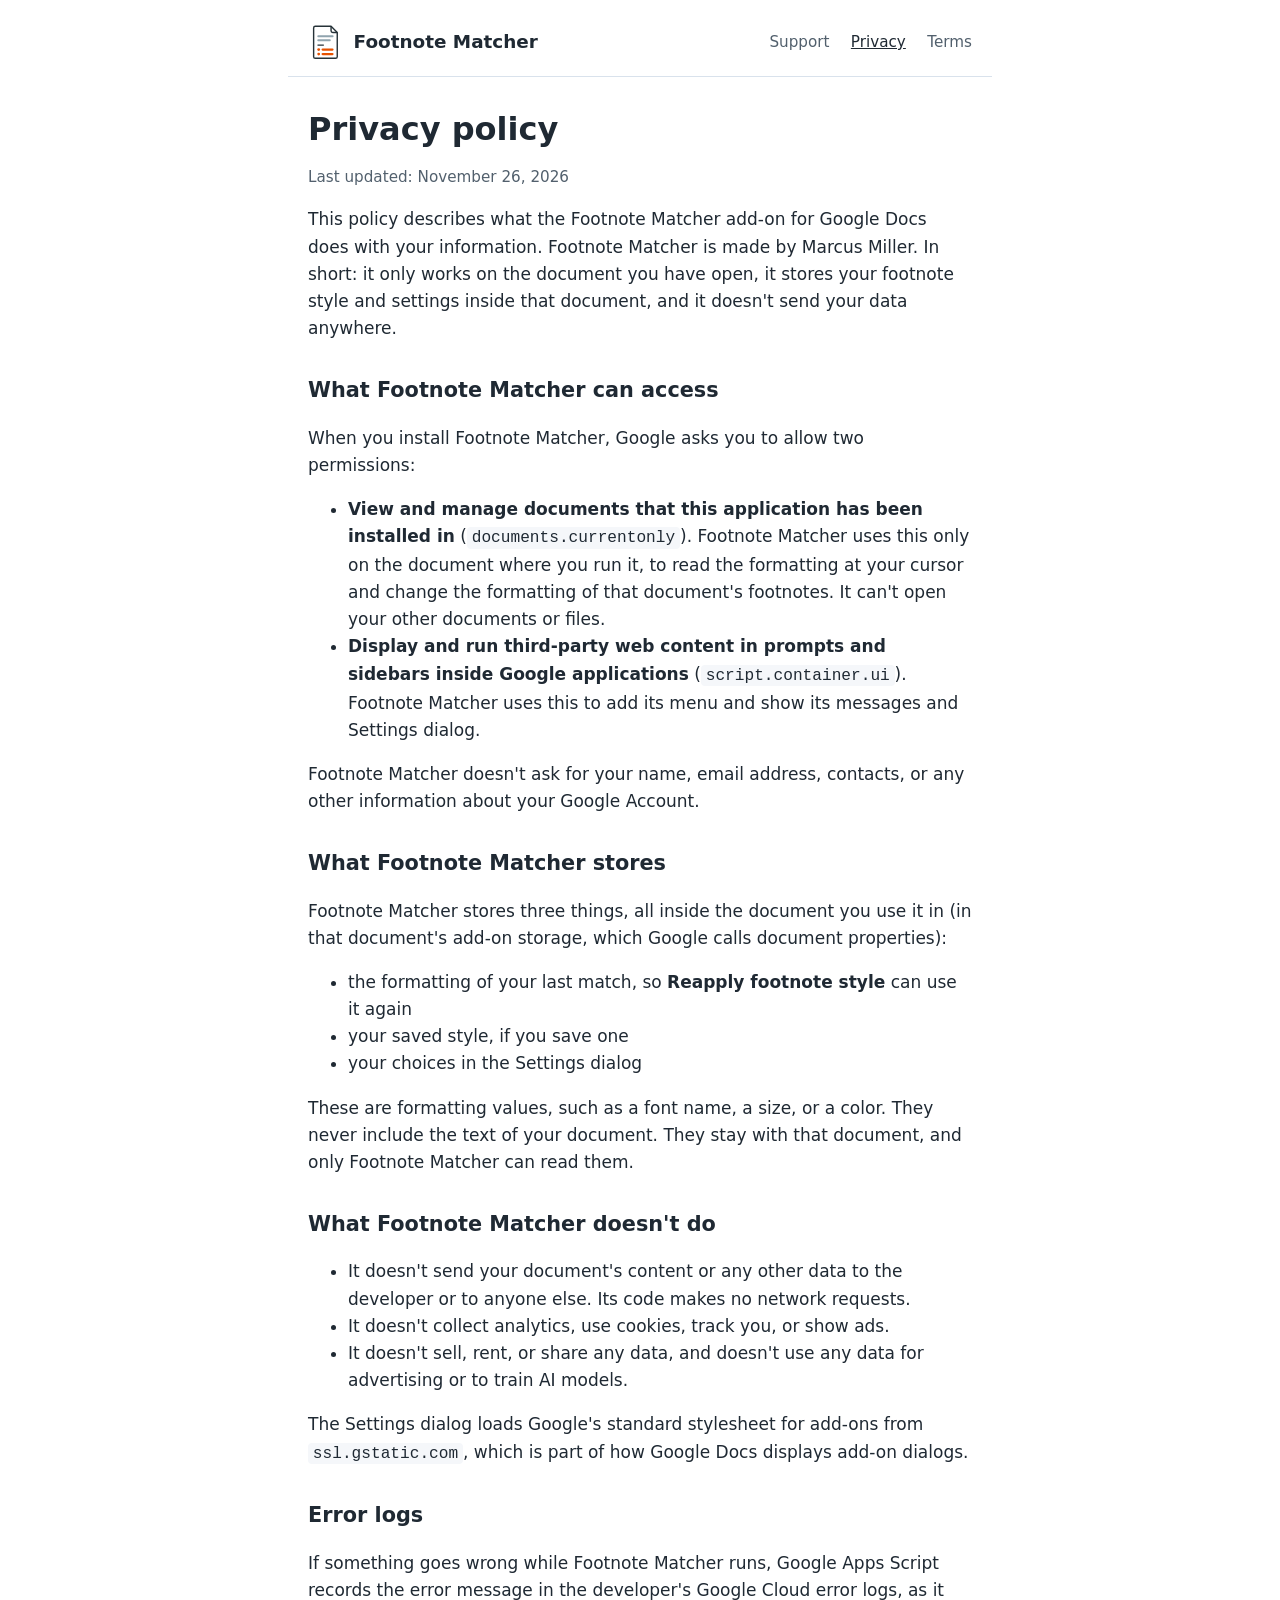
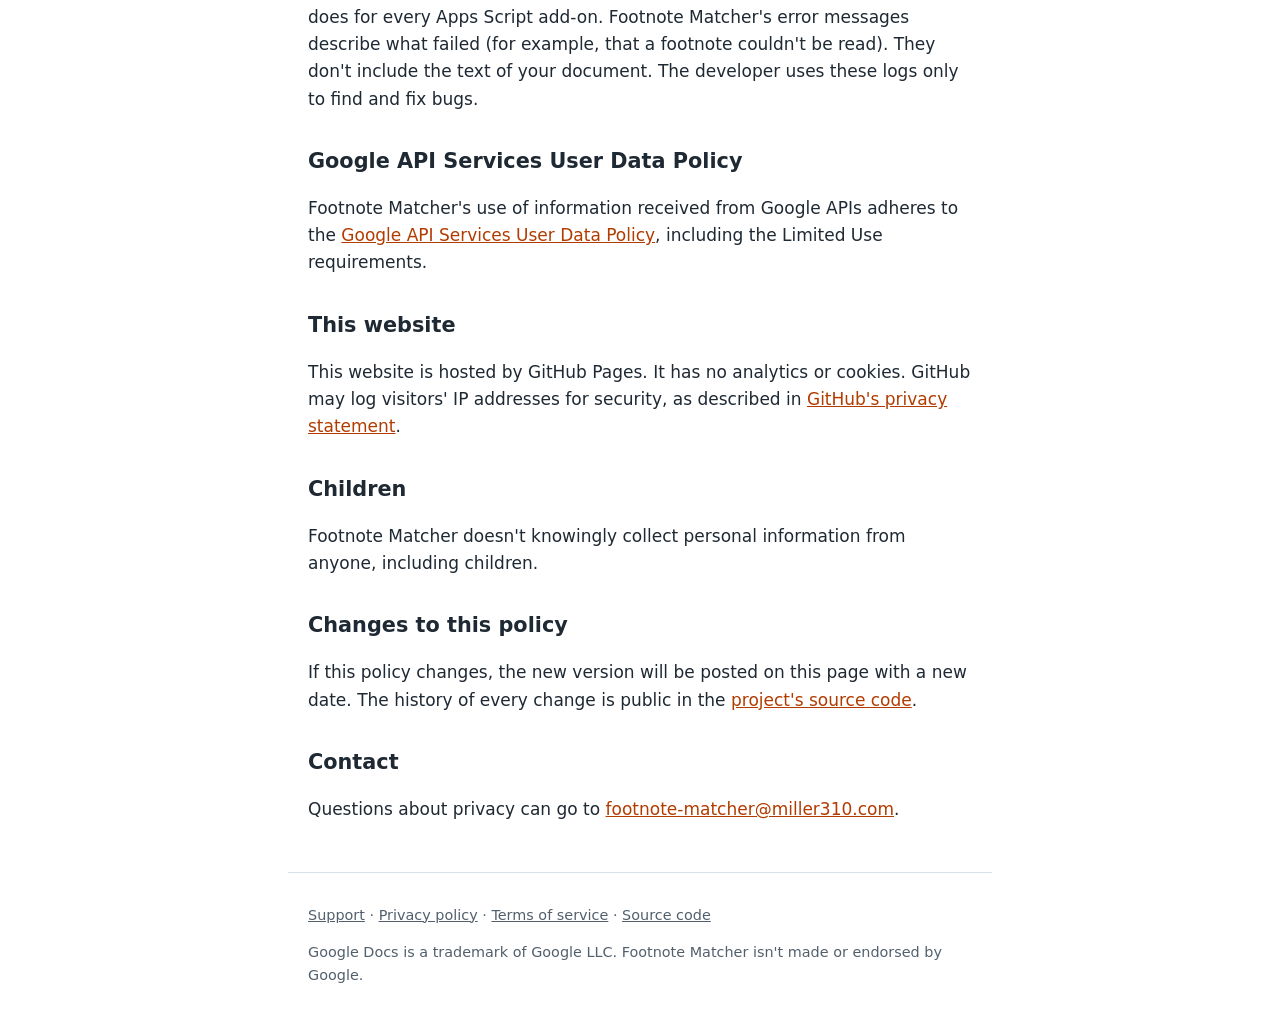
==== site/privacy.html @ 3d248acb "Add a website and Marketplace listing materials Add site/, a static website for footnote-matcher.mil" ====
<!DOCTYPE html>
<!--
  Footnote Matcher website
  Copyright (C) 2026 Marcus Miller
  SPDX-License-Identifier: AGPL-3.0-or-later
  Licensed under the GNU Affero General Public License v3.0 or later.
  See the LICENSE file or <https://www.gnu.org/licenses/>.
-->
<html lang="en">
<head>
  <meta charset="utf-8">
  <meta name="viewport" content="width=device-width, initial-scale=1">
  <title>Privacy policy · Footnote Matcher</title>
  <link rel="icon" href="assets/icon.svg" type="image/svg+xml">
  <link rel="stylesheet" href="style.css">
</head>
<body>
  <header>
    <a class="home" href="./"><img src="assets/icon.svg" alt="">Footnote Matcher</a>
    <nav aria-label="Site">
      <a href="support.html">Support</a>
      <a href="privacy.html" aria-current="page">Privacy</a>
      <a href="terms.html">Terms</a>
    </nav>
  </header>

  <main>
    <h1>Privacy policy</h1>
    <p class="updated">Last updated: November 26, 2026</p>

    <p>This policy describes what the Footnote Matcher add-on for Google Docs does with your information. Footnote Matcher is made by Marcus Miller. In short: it only works on the document you have open, it stores your footnote style and settings inside that document, and it doesn't send your data anywhere.</p>

    <h2>What Footnote Matcher can access</h2>
    <p>When you install Footnote Matcher, Google asks you to allow two permissions:</p>
    <ul>
      <li><strong>View and manage documents that this application has been installed in</strong> (<code>documents.currentonly</code>). Footnote Matcher uses this only on the document where you run it, to read the formatting at your cursor and change the formatting of that document's footnotes. It can't open your other documents or files.</li>
      <li><strong>Display and run third-party web content in prompts and sidebars inside Google applications</strong> (<code>script.container.ui</code>). Footnote Matcher uses this to add its menu and show its messages and Settings dialog.</li>
    </ul>
    <p>Footnote Matcher doesn't ask for your name, email address, contacts, or any other information about your Google Account.</p>

    <h2>What Footnote Matcher stores</h2>
    <p>Footnote Matcher stores three things, all inside the document you use it in (in that document's add-on storage, which Google calls document properties):</p>
    <ul>
      <li>the formatting of your last match, so <strong>Reapply footnote style</strong> can use it again</li>
      <li>your saved style, if you save one</li>
      <li>your choices in the Settings dialog</li>
    </ul>
    <p>These are formatting values, such as a font name, a size, or a color. They never include the text of your document. They stay with that document, and only Footnote Matcher can read them.</p>

    <h2>What Footnote Matcher doesn't do</h2>
    <ul>
      <li>It doesn't send your document's content or any other data to the developer or to anyone else. Its code makes no network requests.</li>
      <li>It doesn't collect analytics, use cookies, track you, or show ads.</li>
      <li>It doesn't sell, rent, or share any data, and doesn't use any data for advertising or to train AI models.</li>
    </ul>
    <p>The Settings dialog loads Google's standard stylesheet for add-ons from <code>ssl.gstatic.com</code>, which is part of how Google Docs displays add-on dialogs.</p>

    <h2>Error logs</h2>
    <p>If something goes wrong while Footnote Matcher runs, Google Apps Script records the error message in the developer's Google Cloud error logs, as it does for every Apps Script add-on. Footnote Matcher's error messages describe what failed (for example, that a footnote couldn't be read). They don't include the text of your document. The developer uses these logs only to find and fix bugs.</p>

    <h2>Google API Services User Data Policy</h2>
    <p>Footnote Matcher's use of information received from Google APIs adheres to the <a href="https://developers.google.com/terms/api-services-user-data-policy">Google API Services User Data Policy</a>, including the Limited Use requirements.</p>

    <h2>This website</h2>
    <p>This website is hosted by GitHub Pages. It has no analytics or cookies. GitHub may log visitors' IP addresses for security, as described in <a href="https://docs.github.com/en/site-policy/privacy-policies/github-general-privacy-statement">GitHub's privacy statement</a>.</p>

    <h2>Children</h2>
    <p>Footnote Matcher doesn't knowingly collect personal information from anyone, including children.</p>

    <h2>Changes to this policy</h2>
    <p>If this policy changes, the new version will be posted on this page with a new date. The history of every change is public in the <a href="https://github.com/Tanman310/Footnote-Matcher/commits/main/site/privacy.html">project's source code</a>.</p>

    <h2>Contact</h2>
    <p>Questions about privacy can go to <a href="mailto:footnote-matcher@miller310.com">footnote-matcher@miller310.com</a>.</p>
  </main>

  <footer>
    <p><a href="support.html">Support</a> · <a href="privacy.html">Privacy policy</a> · <a href="terms.html">Terms of service</a> · <a href="https://github.com/Tanman310/Footnote-Matcher">Source code</a></p>
    <p>Google Docs is a trademark of Google LLC. Footnote Matcher isn't made or endorsed by Google.</p>
  </footer>
</body>
</html>
---- site/style.css ----
/*
 * Footnote Matcher website
 * Copyright (C) 2026 Marcus Miller
 * SPDX-License-Identifier: AGPL-3.0-or-later
 * Licensed under the GNU Affero General Public License v3.0 or later.
 * See the LICENSE file or <https://www.gnu.org/licenses/>.
 */

:root {
  --text: #1f2933;
  --muted: #52606d;
  --accent: #b23c00;
  --border: #d9e2ec;
  --background: #ffffff;
  --panel: #f5f7fa;
}

@media (prefers-color-scheme: dark) {
  :root {
    --text: #e4e7eb;
    --muted: #9aa5b1;
    --accent: #ff9e5e;
    --border: #3e4c59;
    --background: #121820;
    --panel: #1c2530;
  }
}

* { box-sizing: border-box; }

body {
  margin: 0;
  font-family: system-ui, -apple-system, "Segoe UI", Roboto, sans-serif;
  font-size: 17px;
  line-height: 1.6;
  color: var(--text);
  background: var(--background);
}

header, main, footer {
  max-width: 44rem;
  margin: 0 auto;
  padding: 0 1.25rem;
}

header {
  display: flex;
  align-items: center;
  gap: 0.75rem;
  padding-top: 1.5rem;
  padding-bottom: 1rem;
  border-bottom: 1px solid var(--border);
}

header a.home {
  display: flex;
  align-items: center;
  gap: 0.6rem;
  color: var(--text);
  font-weight: 600;
  font-size: 1.15rem;
  text-decoration: none;
}

header img { width: 36px; height: 36px; }

nav { margin-left: auto; }

nav a {
  margin-left: 1rem;
  color: var(--muted);
  text-decoration: none;
  font-size: 0.95rem;
}

nav a:hover, nav a[aria-current="page"] { color: var(--text); text-decoration: underline; }

main { padding-top: 1.5rem; padding-bottom: 2rem; }

h1 { font-size: 2rem; line-height: 1.25; margin: 0.5rem 0 1rem; }
h2 { font-size: 1.3rem; margin: 2rem 0 0.5rem; }

a { color: var(--accent); }

.lead { font-size: 1.15rem; color: var(--muted); }

.updated { color: var(--muted); font-size: 0.95rem; }

.status {
  background: var(--panel);
  border: 1px solid var(--border);
  border-radius: 8px;
  padding: 0.75rem 1rem;
}

code {
  font-size: 0.95em;
  background: var(--panel);
  padding: 0.1em 0.3em;
  border-radius: 4px;
}

footer {
  padding-top: 1rem;
  padding-bottom: 2rem;
  border-top: 1px solid var(--border);
  color: var(--muted);
  font-size: 0.9rem;
}

footer a { color: var(--muted); }

@media (max-width: 560px) {
  header { flex-wrap: wrap; }
  nav { margin-left: 0; width: 100%; }
  nav a { margin-left: 0; margin-right: 1rem; }
}
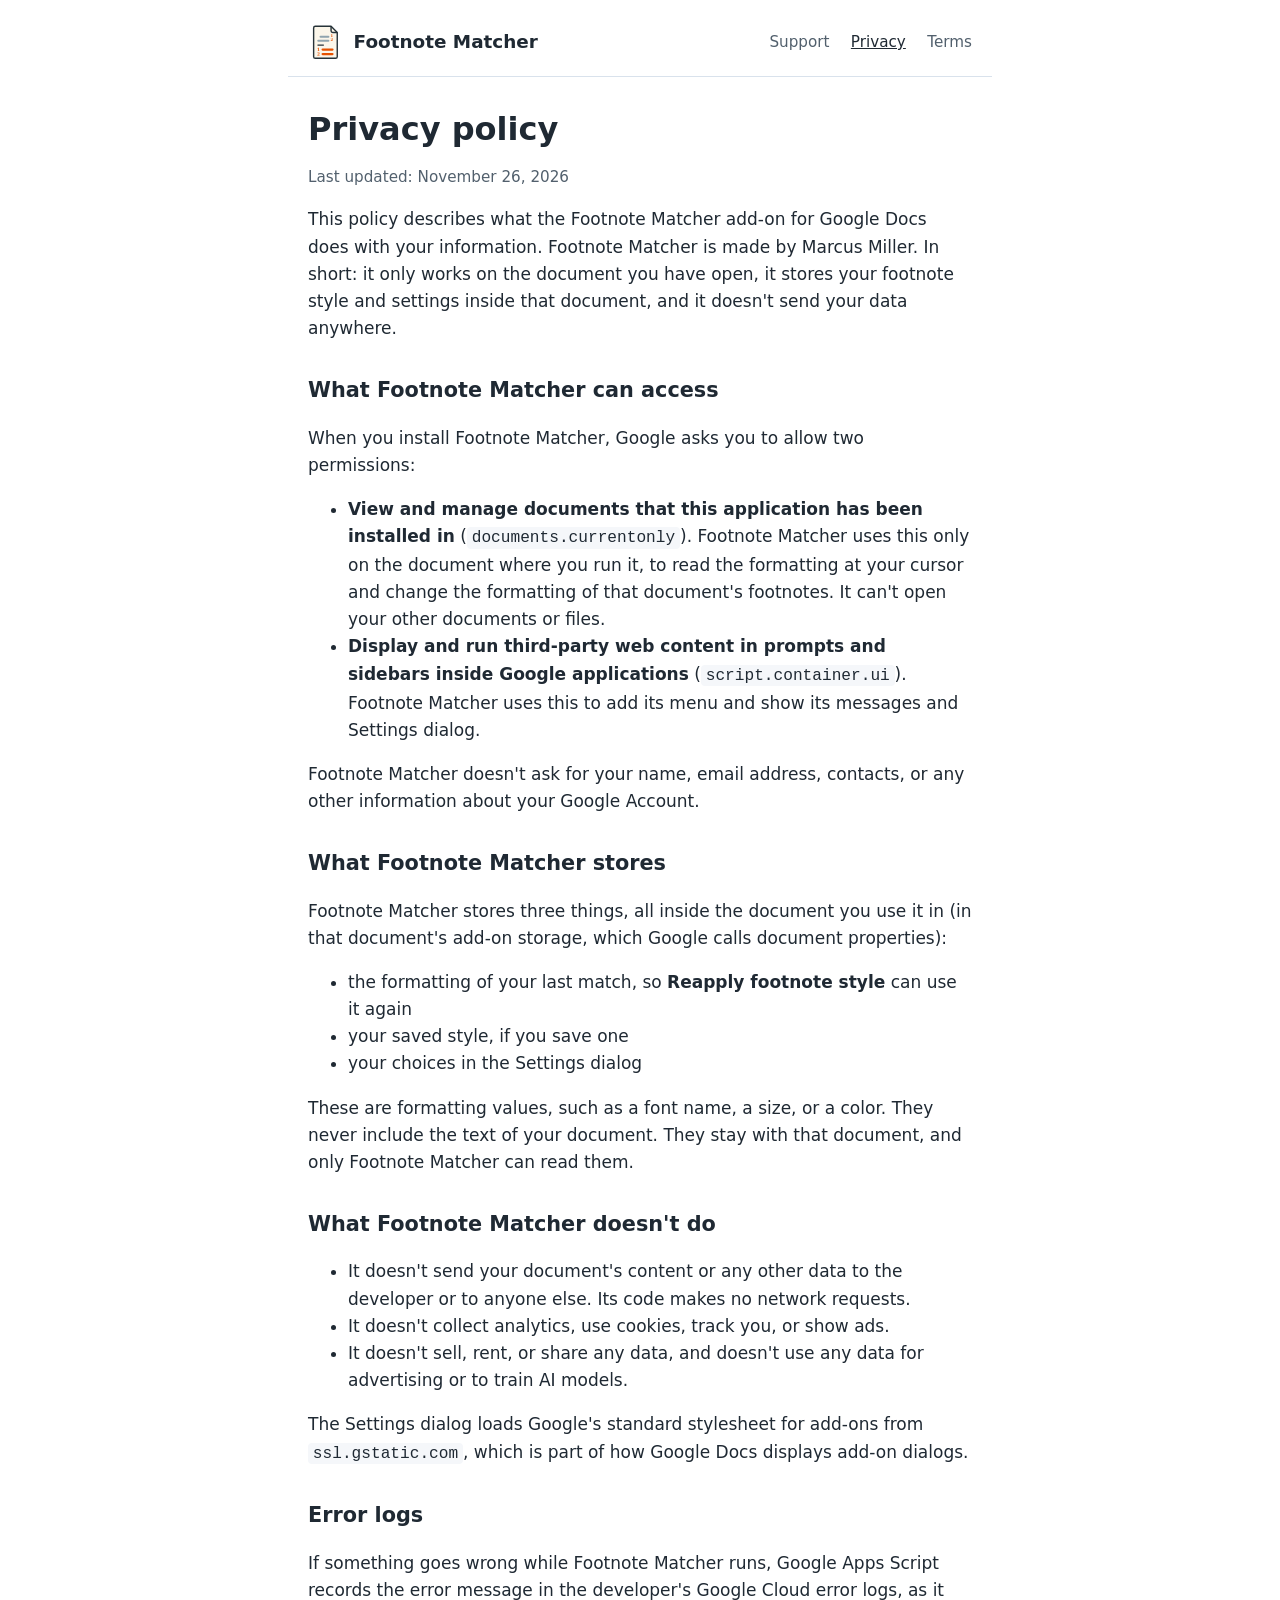
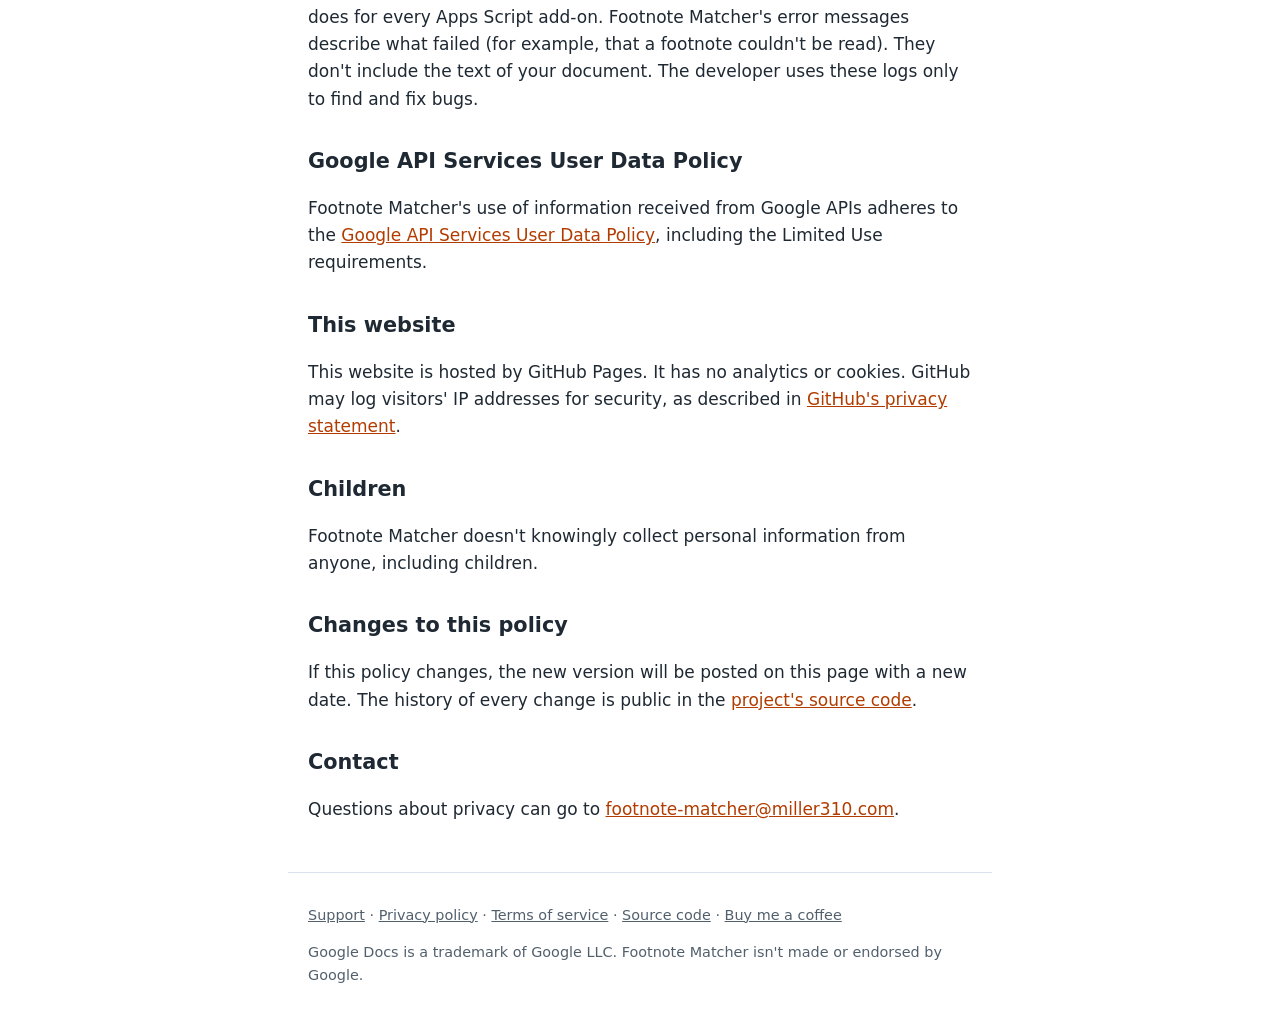
==== commit bf8e10a2: "Add a Buy Me a Coffee link to the website Add a "Buy me a coffee" button under "Free and open source" ====
--- a/site/privacy.html
+++ b/site/privacy.html
@@ -75,7 +75,7 @@
   </main>
 
   <footer>
-    <p><a href="support.html">Support</a> · <a href="privacy.html">Privacy policy</a> · <a href="terms.html">Terms of service</a> · <a href="https://github.com/Tanman310/Footnote-Matcher">Source code</a></p>
+    <p><a href="support.html">Support</a> · <a href="privacy.html">Privacy policy</a> · <a href="terms.html">Terms of service</a> · <a href="https://github.com/Tanman310/Footnote-Matcher">Source code</a> · <a href="https://buymeacoffee.com/tanman310">Buy me a coffee</a></p>
     <p>Google Docs is a trademark of Google LLC. Footnote Matcher isn't made or endorsed by Google.</p>
   </footer>
 </body>
--- a/site/style.css
+++ b/site/style.css
@@ -93,6 +93,18 @@
   padding: 0.75rem 1rem;
 }
 
+.button {
+  display: inline-block;
+  padding: 0.55rem 1.1rem;
+  border-radius: 8px;
+  background: var(--accent);
+  color: var(--background);
+  font-weight: 600;
+  text-decoration: none;
+}
+
+.button:hover, .button:focus-visible { opacity: 0.9; text-decoration: underline; }
+
 code {
   font-size: 0.95em;
   background: var(--panel);
